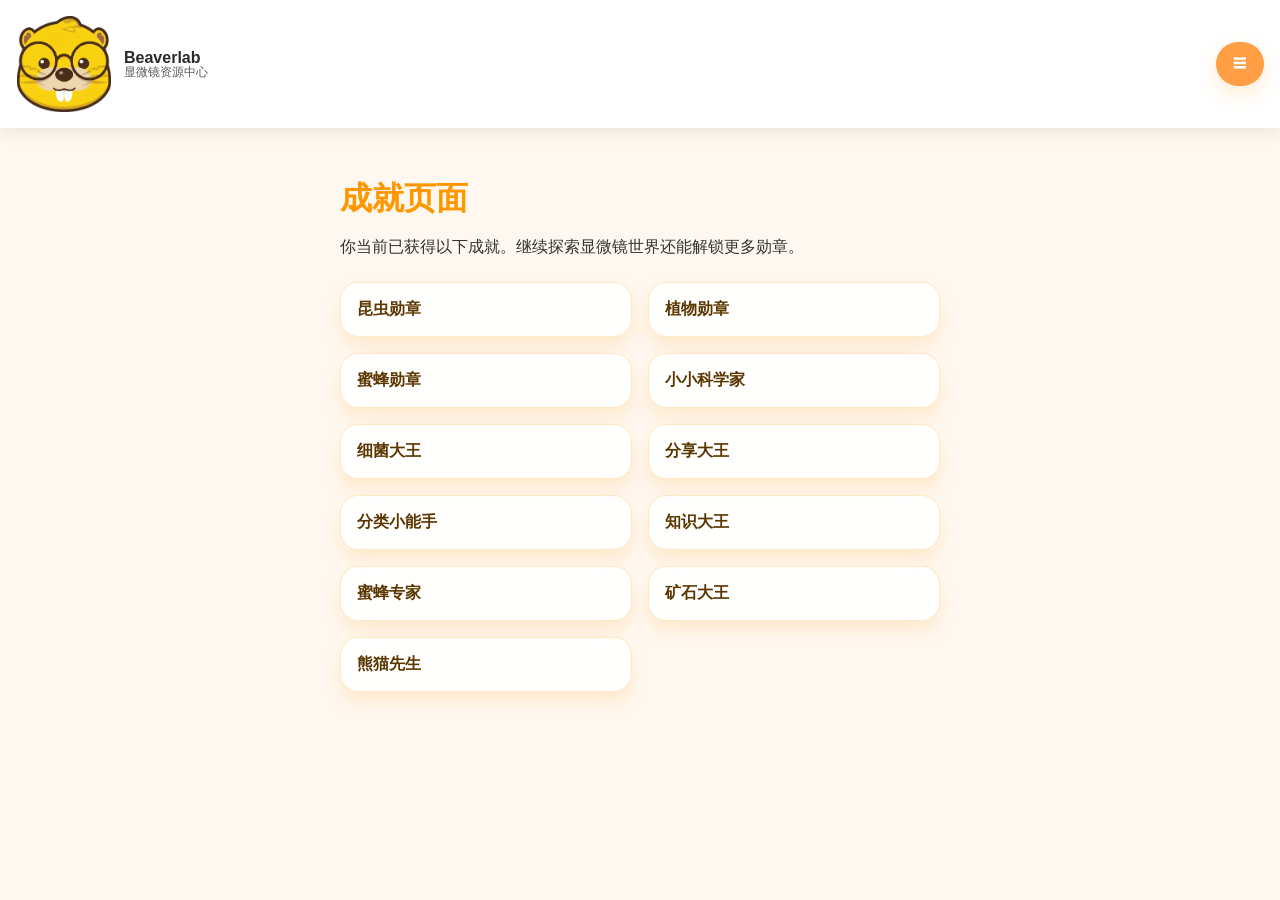
==== src/achievement.html @ 5abcabe6 "first commit" ====
<!DOCTYPE html>
<html lang="zh-cn">
<head>
  <meta charset="UTF-8">
  <meta name="viewport" content="width=device-width, initial-scale=1.0">
  <title>成就页面</title>
  <link rel="stylesheet" href="style.css">
</head>
<body>
  <header class="topbar">
    <div class="logo-wrap">
      <img src="logo-icon.png" alt="Beaverlab" class="logo">
      <div class="logo-text">
        <div class="brand">Beaverlab</div>
        <div class="subtitle">显微镜资源中心</div>
      </div>
    </div>
    <button class="menu-toggle" type="button" aria-label="打开栏目">☰</button>
  </header>

  <div class="page-menu" id="pageMenu">
    <a href="index.html" class="menu-link">连接显微镜</a>
    <a href="video.html" class="menu-link">配套视频</a>
    <a href="book.html" class="menu-link">配套书籍</a>
    <a href="game.html" class="menu-link">配套游戏</a>
    <a href="social.html" class="menu-link">交友社交</a>
    <a href="experience.html" class="menu-link">互动体验</a>
    <a href="achievement.html" class="menu-link active">成就页面</a>
  </div>

  <main class="main-content">
    <h1>成就页面</h1>
    <p>你当前已获得以下成就。继续探索显微镜世界还能解锁更多勋章。</p>
    <div class="achievement-grid">
      <div class="achievement-card">昆虫勋章</div>
      <div class="achievement-card">植物勋章</div>
      <div class="achievement-card">蜜蜂勋章</div>
      <div class="achievement-card">小小科学家</div>
      <div class="achievement-card">细菌大王</div>
      <div class="achievement-card">分享大王</div>
      <div class="achievement-card">分类小能手</div>
      <div class="achievement-card">知识大王</div>
      <div class="achievement-card">蜜蜂专家</div>
      <div class="achievement-card">矿石大王</div>
      <div class="achievement-card">熊猫先生</div>
    </div>
  </main>

  <script>
    const menuButton = document.querySelector('.menu-toggle');
    const pageMenu = document.getElementById('pageMenu');
    menuButton.addEventListener('click', () => pageMenu.classList.toggle('open'));
    document.addEventListener('click', (event) => {
      if (!pageMenu.contains(event.target) && !menuButton.contains(event.target)) {
        pageMenu.classList.remove('open');
      }
    });
  </script>
</body>
</html>
---- src/style.css ----
body {
  margin: 0;
  padding: 0;
  font-family: 'PingFang SC', 'Microsoft YaHei', Arial, sans-serif;
  background: #fff8f0;
  color: #333;
}

.topbar {
  display: flex;
  justify-content: space-between;
  align-items: center;
  gap: 1rem;
  padding: 1rem;
  background: #ffffff;
  box-shadow: 0 4px 16px rgba(0, 0, 0, 0.08);
  position: sticky;
  top: 0;
  z-index: 200;
}

.logo-wrap {
  display: flex;
  align-items: center;
  gap: 0.75rem;
}

.logo {
  width: 96px;
  height: 96px;
  object-fit: contain;
  border-radius: 16px;
  background: transparent;
}

.logo-text {
  display: flex;
  flex-direction: column;
  line-height: 1.1;
}

.brand {
  color: #2a2a2a;
  font-size: 1rem;
  font-weight: 700;
}

.subtitle {
  color: rgba(0, 0, 0, 0.65);
  font-size: 0.76rem;
}

.menu-toggle {
  border: none;
  background: #ff9e45;
  color: #ffffff;
  font-weight: 700;
  padding: 0.8rem 1.1rem;
  border-radius: 999px;
  cursor: pointer;
  box-shadow: 0 8px 22px rgba(255, 152, 0, 0.18);
  transition: transform 0.2s ease, background 0.2s ease;
}

.menu-toggle:hover {
  transform: translateY(-1px);
  background: #ff8a00;
}

.page-menu {
  display: none;
  position: absolute;
  right: 1rem;
  top: 82px;
  width: calc(100% - 2rem);
  max-width: 260px;
  background: #ffffff;
  border: 1px solid rgba(255, 152, 0, 0.2);
  box-shadow: 0 16px 32px rgba(0, 0, 0, 0.14);
  border-radius: 18px;
  padding: 0.75rem;
  gap: 0.5rem;
  flex-direction: column;
  z-index: 210;
}

.page-menu.open {
  display: flex;
}

.menu-link {
  display: inline-flex;
  align-items: center;
  justify-content: center;
  padding: 0.9rem 1rem;
  border-radius: 14px;
  text-decoration: none;
  color: #5b3600;
  background: #fff4e6;
  font-size: 0.95rem;
  font-weight: 700;
  border: 1px solid transparent;
  transition: background 0.2s, border-color 0.2s;
}

.menu-link:hover {
  background: #ffe3bc;
  border-color: #ffb669;
}

.menu-link.active {
  background: #ff9800;
  color: #ffffff;
  border-color: #ff9800;
}

.main-content {
  padding: 1.75rem 1rem 12rem 1rem;
  max-width: 600px;
  margin: 0 auto;
}

h1 {
  color: #ff9800;
  font-size: 2rem;
  margin-bottom: 0.5rem;
}

.microscope-placeholder,
.video-placeholder,
.book-placeholder,
.game-placeholder,
.social-placeholder {
  background: #fff3e0;
  border: 2px dashed #ffb347;
  color: #ff9800;
  border-radius: 14px;
  padding: 2rem;
  text-align: center;
  margin-top: 2rem;
  font-size: 1.1rem;
}

.placeholder-text {
  color: #ff9800;
  font-size: 1rem;
}

.history-title {
  margin-top: 1.5rem;
  color: #ff9800;
  font-size: 1rem;
  font-weight: 700;
  text-align: left;
}

.history-title {
  color: #ff9800;
  font-size: 2rem;
  font-weight: 800;
  margin-top: 2rem;
  margin-bottom: 1rem;
}

.history-card {
  margin-top: 0.75rem;
  background: #fff3e0;
  border: 2px dashed #ffb347;
  border-radius: 18px;
  padding: 1.25rem;
  text-align: center;
}

.history-card .microscope-placeholder {
  margin: 0;
  padding: 1.5rem;
  border: none;
  background: #fff4e6;
}

.history-device {
  margin: 1rem auto 0;
  background: #ffffff;
  border: 1px solid rgba(255, 152, 0, 0.3);
  border-radius: 12px;
  padding: 0.85rem 1rem;
  display: inline-flex;
  align-items: center;
  justify-content: center;
  gap: 1rem;
  width: min(320px, 100%);
  color: #5b3600;
  font-weight: 700;
  min-width: 240px;
}

.book-feature {
  display: grid;
  grid-template-columns: 120px 1fr;
  gap: 1rem;
  background: rgba(255, 255, 255, 0.96);
  border: 1px solid rgba(255, 176, 71, 0.25);
  border-radius: 24px;
  padding: 1rem;
  margin-top: 1.5rem;
  box-shadow: 0 20px 38px rgba(255, 152, 0, 0.12);
}

.book-feature-cover {
  width: 100%;
  height: auto;
  border-radius: 18px;
  object-fit: cover;
  box-shadow: 0 10px 24px rgba(255, 152, 0, 0.18);
}

.book-feature-info {
  display: flex;
  flex-direction: column;
  gap: 0.8rem;
  justify-content: center;
}

.detail-button {
  width: fit-content;
  padding: 0.88rem 1.2rem;
  border: none;
  border-radius: 999px;
  background: linear-gradient(90deg, #ffb347 0%, #ff9800 100%);
  color: #ffffff;
  font-weight: 700;
  cursor: pointer;
  box-shadow: 0 14px 30px rgba(255, 152, 0, 0.22);
  transition: transform 0.2s ease;
}

.detail-button:hover {
  transform: translateY(-1px);
}

.book-detail-panel {
  margin-top: 1.5rem;
  display: grid;
  gap: 1rem;
}

.book-detail-box {
  border-radius: 24px;
  padding: 1.2rem;
  background: rgba(255, 255, 255, 0.98);
  border: 1px solid rgba(255, 176, 71, 0.24);
  box-shadow: 0 18px 36px rgba(255, 152, 0, 0.12);
  color: #5b3600;
  line-height: 1.8;
}

.book-detail-actions {
  display: flex;
  flex-wrap: wrap;
  gap: 0.85rem;
}

.book-detail-actions button {
  flex: 1;
  min-width: 180px;
  width: auto;
}

.book-detail-actions .primary-button {
  margin: 0;
  max-width: none;
}

.secondary-button {
  padding: 1rem 1.2rem;
  border-radius: 999px;
  border: 1px solid rgba(255, 152, 0, 0.35);
  background: #fff;
  color: #c25f00;
  font-weight: 700;
  cursor: pointer;
  transition: transform 0.2s ease, background 0.2s ease;
  box-shadow: 0 10px 24px rgba(255, 152, 0, 0.22);
}

.secondary-button:hover {
  transform: translateY(-1px);
  background: #fff7e6;
}

.disabled-button {
  opacity: 0.7;
  cursor: not-allowed;
  box-shadow: none;
}
  display: inline-flex;
  align-items: center;
  justify-content: center;
  background: rgba(255, 152, 0, 0.15);
  color: #b55f00;
  border-radius: 999px;
  padding: 0.45rem 0.9rem;
  font-size: 0.82rem;
  font-weight: 800;
}

.book-feature-tags {
  display: flex;
  flex-wrap: wrap;
  gap: 0.55rem;
}

.book-feature-title {
  margin: 0;
  font-size: 1.6rem;
  line-height: 1.1;
  color: #d46a00;
}

.book-feature-description {
  margin: 0;
  color: #5b3600;
  line-height: 1.7;
}

.book-grid {
  display: grid;
  grid-template-columns: repeat(2, minmax(0, 1fr));
  gap: 1rem;
  margin-top: 1.5rem;
}

.book-card {
  display: grid;
  grid-template-columns: 98px 1fr;
  gap: 0.85rem;
  padding: 1rem;
  border-radius: 22px;
  background: rgba(255, 255, 255, 0.96);
  border: 1px solid rgba(255, 176, 71, 0.24);
  box-shadow: 0 18px 34px rgba(255, 149, 0, 0.12);
}

.book-cover {
  width: 100%;
  height: 100%;
  min-height: 140px;
  border-radius: 18px;
  object-fit: cover;
}

.book-info {
  display: flex;
  flex-direction: column;
  gap: 0.55rem;
}

.book-title {
  margin: 0;
  font-size: 1.08rem;
  font-weight: 800;
  color: #c25f00;
}

.book-author {
  margin: 0;
  color: #7a4b1b;
  font-size: 0.92rem;
}

.book-description {
  margin: 0;
  color: #5b3600;
  line-height: 1.7;
  font-size: 0.95rem;
}

.book-actions {
  display: flex;
  flex-wrap: wrap;
  gap: 0.6rem;
  margin-top: auto;
  align-items: center;
}

.book-tag {
  display: inline-flex;
  align-items: center;
  justify-content: center;
  color: #b35d00;
  background: rgba(255, 152, 0, 0.16);
  border-radius: 999px;
  padding: 0.45rem 0.8rem;
  font-size: 0.82rem;
  font-weight: 700;
}

.video-grid {
  display: grid;
  gap: 1rem;
  grid-template-columns: repeat(3, minmax(0, 1fr));
  margin-top: 1.5rem;
}

.video-card {
  border-radius: 24px;
  overflow: hidden;
  background: rgba(255, 255, 255, 0.98);
  border: 1px solid rgba(255, 176, 71, 0.24);
  box-shadow: 0 20px 36px rgba(255, 149, 0, 0.12);
}

.video-cover-wrap {
  position: relative;
  overflow: hidden;
}

.video-cover {
  width: 100%;
  height: 220px;
  object-fit: cover;
  display: block;
}

.duration-badge {
  position: absolute;
  bottom: 0.9rem;
  right: 0.9rem;
  background: rgba(0, 0, 0, 0.72);
  color: #ffffff;
  padding: 0.45rem 0.75rem;
  border-radius: 999px;
  font-size: 0.85rem;
  font-weight: 700;
}

.video-card-body {
  padding: 1rem 1.1rem 1.2rem 1.1rem;
}

.video-title {
  margin: 0 0 0.6rem 0;
  font-size: 1.05rem;
  line-height: 1.3;
  color: #3f2d1a;
  font-weight: 800;
}

.video-description {
  margin: 0 0 0.95rem 0;
  color: #5b3600;
  line-height: 1.7;
  font-size: 0.95rem;
}

.video-card-tags {
  display: flex;
  flex-wrap: wrap;
  gap: 0.5rem;
}

.video-tag {
  display: inline-flex;
  align-items: center;
  justify-content: center;
  border-radius: 999px;
  background: rgba(255, 152, 0, 0.14);
  color: #7f4a08;
  padding: 0.45rem 0.8rem;
  font-size: 0.82rem;
  font-weight: 700;
}

@media (max-width: 1000px) {
  .video-grid {
    grid-template-columns: repeat(2, minmax(0, 1fr));
  }
}

@media (max-width: 680px) {
  .video-grid {
    grid-template-columns: 1fr;
  }
}

.read-button {
  border: none;
  border-radius: 999px;
  padding: 0.75rem 1rem;
  background: linear-gradient(90deg, #ffb347 0%, #ff9800 100%);
  color: #fff;
  font-weight: 700;
  cursor: pointer;
  transition: transform 0.2s ease;
}

.read-button:hover {
  transform: translateY(-1px);
}

.book-preview {
  margin-top: 1.5rem;
}

.preview-header {
  margin-bottom: 1rem;
  padding: 1rem;
  border-radius: 22px;
  background: rgba(255, 247, 230, 0.92);
  border: 1px solid rgba(255, 176, 71, 0.24);
}

.preview-header h2 {
  margin: 0 0 0.5rem 0;
  color: #d57200;
  font-size: 1.35rem;
}

.preview-header p {
  margin: 0;
  color: #6a430f;
  line-height: 1.7;
}

.book-preview-grid {
  display: grid;
  grid-template-columns: repeat(2, minmax(0, 1fr));
  gap: 1rem;
}

.book-intro-card {
  border-radius: 22px;
  background: rgba(255, 255, 255, 0.96);
  border: 1px solid rgba(255, 176, 71, 0.24);
  box-shadow: 0 16px 30px rgba(255, 149, 0, 0.12);
  padding: 1.2rem;
}

.book-intro-text {
  color: #5b3600;
  line-height: 1.8;
  font-size: 0.97rem;
}

.book-intro-text p {
  margin: 0;
}

@media (max-width: 760px) {
  .book-feature,
  .book-card,
  .book-grid,
  .book-preview-grid {
    grid-template-columns: 1fr;
  }

  .book-feature {
    padding: 1rem;
  }
}

.friend-card {
  margin-top: 1.5rem;
  background: #fff3e0;
  border: 1px solid rgba(255, 179, 71, 0.6);
  border-radius: 18px;
  padding: 1rem;
}

.friend-toggle {
  display: inline-flex;
  align-items: center;
  justify-content: center;
  width: 100%;
  padding: 0.9rem 1rem;
  border: none;
  border-radius: 999px;
  background: linear-gradient(90deg, #ffb347 0%, #ff9800 100%);
  color: #ffffff;
  font-size: 1rem;
  font-weight: 700;
  cursor: pointer;
  box-shadow: 0 10px 20px rgba(255, 152, 0, 0.18);
}

.friend-list {
  margin-top: 1rem;
  display: grid;
  gap: 0.75rem;
}

.friend-list[hidden] {
  display: none !important;
}

.friend-item {
  width: 100%;
  text-align: left;
  padding: 0.95rem 1rem;
  border-radius: 14px;
  background: #ffffff;
  border: 1px solid rgba(255, 186, 113, 0.65);
  color: #5b3600;
  font-size: 1rem;
  cursor: pointer;
}

.friend-item:hover {
  background: #ffe8c7;
}

.friend-detail {
  margin-top: 1rem;
  padding: 1rem;
  border-radius: 16px;
  background: rgba(255, 255, 255, 0.9);
  color: #5b3600;
  font-size: 0.98rem;
  line-height: 1.6;
  box-shadow: inset 0 0 0 1px rgba(255, 152, 0, 0.18);
}

.friend-detail-title {
  font-size: 1.05rem;
  font-weight: 800;
  color: #ff9800;
  margin-bottom: 0.5rem;
}

.friend-detail-text {
  opacity: 0.92;
  margin-bottom: 1rem;
}

.friend-stats {
  display: grid;
  grid-template-columns: repeat(2, minmax(0, 1fr));
  gap: 0.75rem;
  margin-bottom: 1rem;
}

.stat-item {
  background: #fff4e6;
  border-radius: 14px;
  padding: 0.85rem;
  text-align: center;
  border: 1px solid rgba(255, 179, 71, 0.3);
}

.stat-label {
  color: #b56000;
  font-size: 0.84rem;
  margin-bottom: 0.35rem;
}

.stat-value {
  font-size: 1.3rem;
  font-weight: 800;
  color: #5b3600;
}

.friend-achievements {
  display: flex;
  flex-wrap: wrap;
  gap: 0.6rem;
  margin-bottom: 1rem;
}

.achievement-tag {
  background: rgba(255, 152, 0, 0.14);
  color: #5b3600;
  border-radius: 999px;
  padding: 0.55rem 0.9rem;
  font-size: 0.9rem;
  font-weight: 700;
}

.share-button {
  width: 100%;
  padding: 0.95rem 1rem;
  border: none;
  border-radius: 999px;
  background: linear-gradient(90deg, #ffb347 0%, #ff9800 100%);
  color: #ffffff;
  font-weight: 700;
  font-size: 1rem;
  cursor: pointer;
  box-shadow: 0 10px 24px rgba(255, 152, 0, 0.22);
}

.share-button.shared {
  background: #c4c4c4;
  cursor: default;
}

.friend-item {
  display: flex;
  align-items: center;
  justify-content: space-between;
  width: 100%;
  text-align: left;
  padding: 0.95rem 1rem;
  border-radius: 14px;
  background: #ffffff;
  border: 1px solid rgba(255, 186, 113, 0.65);
  color: #5b3600;
  font-size: 1rem;
  cursor: pointer;
}

.friend-item .friend-name {
  font-weight: 700;
}

.record-button {
  border: none;
  background: #ff9800;
  color: #ffffff;
  border-radius: 999px;
  padding: 0.5rem 0.95rem;
  cursor: pointer;
  font-size: 0.86rem;
  transition: background 0.2s ease, transform 0.2s ease;
}

.record-button:hover {
  background: #ffb347;
  transform: translateY(-1px);
}

.chat-header {
  display: flex;
  align-items: center;
  justify-content: space-between;
  gap: 1rem;
  margin-bottom: 1rem;
}

.chat-back {
  border: none;
  background: rgba(255, 255, 255, 0.9);
  color: #5b3600;
  padding: 0.65rem 0.95rem;
  border-radius: 999px;
  cursor: pointer;
  font-weight: 700;
}

.chat-messages {
  display: flex;
  flex-direction: column;
  gap: 0.85rem;
  margin-bottom: 1rem;
}

.chat-message {
  display: flex;
  gap: 0.75rem;
  align-items: flex-end;
}

.chat-message.user {
  flex-direction: row-reverse;
}

.chat-avatar {
  width: 38px;
  height: 38px;
  min-width: 38px;
  border-radius: 50%;
  background: #ffb347;
  color: #5b3600;
  display: flex;
  align-items: center;
  justify-content: center;
  font-weight: 800;
}

.chat-content {
  max-width: 100%;
  background: rgba(255, 255, 255, 0.95);
  color: #5b3600;
  padding: 0.9rem 1rem;
  border-radius: 18px;
  line-height: 1.6;
  box-shadow: 0 10px 20px rgba(0, 0, 0, 0.06);
}

.chat-message.friend .chat-content {
  background: #fff4e6;
}

.chat-image {
  width: 100%;
  border-radius: 14px;
  margin-bottom: 0.85rem;
  display: block;
}

.chat-input-area {
  display: flex;
  gap: 0.5rem;
}

.chat-input-area input {
  flex: 1;
  border: 1px solid rgba(255, 152, 0, 0.35);
  border-radius: 999px;
  padding: 0.85rem 1rem;
  background: #fff;
  color: #5b3600;
  outline: none;
}

.chat-input-area button {
  border: none;
  background: #ff9800;
  color: #ffffff;
  border-radius: 999px;
  padding: 0 1rem;
  cursor: not-allowed;
}

.device-card {
  display: flex;
  align-items: center;
  justify-content: space-between;
  gap: 1rem;
  padding: 1rem 1.1rem;
  border-radius: 14px;
  background: #ffffff;
  border: 1px solid rgba(255, 152, 0, 0.3);
  color: #5b3600;
  max-width: 100%;
  width: 100%;
  box-shadow: 0 4px 14px rgba(255, 152, 0, 0.12);
  text-align: left;
}

.device-card.loading {
  justify-content: center;
}

.device-name {
  font-size: 1rem;
  font-weight: 700;
}

.connect-label {
  font-size: 0.95rem;
  color: #ff9800;
  font-weight: 700;
}

.loader {
  display: inline-block;
  width: 18px;
  height: 18px;
  margin-right: 0.6rem;
  border: 3px solid rgba(255, 152, 0, 0.3);
  border-top-color: #ff9800;
  border-radius: 50%;
  animation: spin 1s linear infinite;
  vertical-align: middle;
}

@keyframes spin {
  to { transform: rotate(360deg); }
}

.primary-button {
  display: block;
  width: 100%;
  max-width: 360px;
  margin: 1.5rem auto 0 auto;
  padding: 1rem 1.2rem;
  border: none;
  border-radius: 999px;
  background: linear-gradient(90deg, #ff9800 0%, #ffb74d 100%);
  color: #ffffff;
  font-size: 1rem;
  font-weight: 700;
  cursor: pointer;
  box-shadow: 0 10px 24px rgba(255, 152, 0, 0.22);
  transition: transform 0.2s ease, box-shadow 0.2s ease;
}

.primary-button:hover:not(:disabled) {
  transform: translateY(-1px);
  box-shadow: 0 14px 28px rgba(255, 152, 0, 0.28);
}

.primary-button:disabled {
  opacity: 0.7;
  cursor: not-allowed;
}

.connect-button {
  background: #ff9800;
  color: #ffffff;
  border: none;
  border-radius: 8px;
  padding: 0.5rem 1rem;
  font-size: 0.9rem;
  font-weight: 700;
  cursor: pointer;
  transition: background 0.2s ease;
}

.connect-button:hover {
  background: #ff8a00;
}

.connect-button:disabled {
  opacity: 0.7;
  cursor: not-allowed;
}

.microscope-view {
  margin-top: 2rem;
  text-align: center;
}

.microscope-screen {
  width: 100%;
  max-width: 500px;
  height: 300px;
  background: #000;
  border-radius: 12px;
  margin: 0 auto 1rem auto;
  display: flex;
  align-items: center;
  justify-content: center;
  color: #fff;
  font-size: 1.1rem;
  border: 2px solid #ff9800;
  overflow: hidden;
}

.microscope-screen-image {
  width: 100%;
  height: 100%;
  object-fit: cover;
}

.share-image-button {
  display: block;
  width: min(280px, 100%);
  margin: 0 auto 1rem auto;
  padding: 0.95rem 1.2rem;
  border: none;
  border-radius: 999px;
  background: linear-gradient(90deg, #ffb347 0%, #ff9800 100%);
  color: #ffffff;
  font-size: 1rem;
  font-weight: 700;
  cursor: pointer;
  box-shadow: 0 10px 24px rgba(255, 152, 0, 0.22);
  transition: transform 0.2s ease, box-shadow 0.2s ease;
}

.share-image-button:hover {
  transform: translateY(-1px);
}

.controls {
  display: flex;
  justify-content: center;
  gap: 1rem;
  flex-wrap: wrap;
}

.control-button {
  background: #ff9800;
  color: #ffffff;
  border: none;
  border-radius: 8px;
  padding: 0.8rem 1.2rem;
  font-size: 1rem;
  font-weight: 700;
  cursor: pointer;
  box-shadow: 0 4px 12px rgba(255, 152, 0, 0.3);
  transition: transform 0.2s ease, box-shadow 0.2s ease;
}

.control-button:hover {
  transform: translateY(-2px);
  box-shadow: 0 6px 16px rgba(255, 152, 0, 0.4);
}

.experience-page {
  position: relative;
  overflow: hidden;
  min-height: calc(100vh - 4rem);
  background: radial-gradient(circle at top, #fff4e0 0%, #ffe2bb 28%, #ffd191 100%);
}

.experience-viewport {
  position: absolute;
  top: 50%;
  left: 50%;
  width: min(1000px, 95vh);
  height: min(700px, 95vw);
  transform: translate(-50%, -50%) rotate(0deg);
  transform-origin: center center;
  transition: transform 0.9s ease;
  border-radius: 32px;
  background: linear-gradient(180deg, #fffdf5 0%, #ffe8c6 100%);
  box-shadow: 0 30px 80px rgba(0, 0, 0, 0.14);
  overflow: hidden;
  border: 1px solid rgba(255, 178, 68, 0.35);
}

.experience-image {
  width: 100%;
  height: 100%;
  object-fit: cover;
  display: block;
}

body.landscape-mode .experience-viewport {
  transform: translate(-50%, -50%) rotate(-90deg);
}

.landscape-hint {
  position: absolute;
  top: 1rem;
  right: 1rem;
  z-index: 25;
  background: rgba(255, 255, 255, 0.95);
  border: 1px solid rgba(255, 160, 0, 0.3);
  border-radius: 18px;
  padding: 0.75rem 1rem;
  color: #5b3600;
  font-weight: 700;
  box-shadow: 0 14px 34px rgba(255, 151, 0, 0.18);
}

.experience-layout {
  display: grid;
  grid-template-columns: 1.4fr 1.2fr;
  gap: 1rem;
  padding: 1.2rem;
  min-height: calc(100% - 172px);
}

.experience-section {
  position: relative;
  border-radius: 28px;
  background: rgba(255, 255, 255, 0.96);
  border: 1px solid rgba(255, 172, 44, 0.22);
  padding: 1.2rem;
  box-shadow: inset 0 0 0 1px rgba(255, 190, 110, 0.14);
  overflow: hidden;
}

.experience-title {
  font-size: 1.55rem;
  margin-bottom: 0.75rem;
  color: #d06a00;
  font-weight: 800;
}

.experience-subtitle {
  color: #7c490d;
  line-height: 1.65;
  margin-bottom: 1.2rem;
}

.promo-card {
  border-radius: 24px;
  padding: 1rem;
  background: #fffaf1;
  border: 1px solid rgba(255, 176, 76, 0.28);
  box-shadow: 0 18px 32px rgba(255, 160, 0, 0.12);
}

.promo-card strong {
  display: block;
  margin-bottom: 0.45rem;
  color: #c25f00;
  font-size: 1rem;
}

.promo-card p {
  margin: 0;
  color: #6a420f;
  line-height: 1.7;
}

.task-card {
  border-radius: 28px;
  padding: 1rem;
  background: rgba(255, 255, 255, 0.98);
  border: 1px solid rgba(255, 186, 90, 0.28);
  box-shadow: 0 18px 40px rgba(255, 150, 0, 0.14);
}

.task-card h2 {
  margin: 0 0 0.9rem 0;
  color: #e16a00;
  font-size: 1.2rem;
}

.task-card p,
.task-card li {
  color: #5b3a16;
  line-height: 1.7;
}

.task-card ul {
  margin: 0.8rem 0 0 1rem;
  padding: 0;
}

.task-card ul li {
  margin-bottom: 0.65rem;
}

.microscope-display {
  display: flex;
  flex-direction: column;
  gap: 1rem;
  align-items: center;
  justify-content: center;
  padding: 0.8rem 0;
}

.microscope-screen-large {
  width: 100%;
  min-height: 260px;
  border-radius: 26px;
  background: radial-gradient(circle at 30% 20%, #ffffff 0%, #f2e5ca 35%, #fde8bb 100%);
  border: 1px solid rgba(255, 184, 96, 0.35);
  box-shadow: inset 0 0 0 1px rgba(255, 255, 255, 0.8);
  position: relative;
  display: flex;
  align-items: center;
  justify-content: center;
  overflow: hidden;
}

.microscope-screen-large::before {
  content: '';
  position: absolute;
  inset: 0;
  background: radial-gradient(circle at top left, rgba(255, 255, 255, 0.55), transparent 30%);
}

.microscope-screen-content {
  position: relative;
  width: 84%;
  height: 72%;
  background: #f8f0d8;
  border-radius: 22px;
  border: 1px solid rgba(255, 196, 115, 0.4);
  display: grid;
  place-items: center;
  color: #8a5b1b;
  font-weight: 700;
  text-align: center;
  padding: 1rem;
}

.microscope-note {
  width: 100%;
  max-width: 320px;
  background: #ffffff;
  border-radius: 18px;
  padding: 0.85rem 1rem;
  border: 1px solid rgba(255, 170, 50, 0.28);
  color: #6a430f;
  line-height: 1.6;
  box-shadow: 0 12px 24px rgba(255, 147, 0, 0.12);
}

.experience-actions {
  display: grid;
  grid-template-columns: repeat(4, minmax(0, 1fr));
  gap: 0.9rem;
  padding: 1rem 1.2rem 1.3rem 1.2rem;
}

.action-pill {
  display: flex;
  align-items: center;
  justify-content: center;
  padding: 0.9rem 1rem;
  border-radius: 999px;
  background: linear-gradient(90deg, #ffb67a 0%, #ff9f33 100%);
  color: #ffffff;
  font-weight: 700;
  text-align: center;
  box-shadow: 0 12px 28px rgba(255, 145, 0, 0.24);
  transition: transform 0.2s ease;
}

.action-pill:hover {
  transform: translateY(-2px);
}

.task-tag {
  display: inline-block;
  margin-bottom: 0.75rem;
  color: #b65e00;
  background: rgba(255, 180, 60, 0.16);
  border-radius: 999px;
  padding: 0.45rem 0.85rem;
  font-weight: 700;
}

.task-toast {
  position: absolute;
  bottom: 1rem;
  right: 1rem;
  width: min(320px, calc(100% - 2rem));
  padding: 1rem 1.1rem;
  border-radius: 22px;
  background: #fff;
  border: 1px solid rgba(255, 173, 55, 0.35);
  box-shadow: 0 18px 40px rgba(0, 0, 0, 0.12);
  color: #5e3b16;
}

.task-toast strong {
  display: block;
  margin-bottom: 0.55rem;
  color: #d16b00;
}

@media (max-width: 920px) {
  .experience-layout {
    grid-template-columns: 1fr;
  }

  .experience-actions {
    grid-template-columns: repeat(2, minmax(0, 1fr));
  }
}

@media (max-width: 680px) {
  .experience-viewport {
    width: 92vh;
    height: 92vw;
  }

  .experience-title {
    font-size: 1.3rem;
  }

  .experience-actions {
    grid-template-columns: 1fr;
  }
}

.ai-assistant {
  position: fixed;
  right: 1rem;
  bottom: 1rem;
  display: flex;
  align-items: center;
  padding: 0.75rem 1rem;
  gap: 0.75rem;
  background: linear-gradient(135deg, #ffb347 0%, #ff9800 100%);
  border-radius: 999px;
  box-shadow: 0 16px 32px rgba(255, 152, 0, 0.18);
  color: #ffffff;
  z-index: 300;
  min-width: 180px;
}

.ai-assistant[hidden] {
  display: none !important;
}

.assistant-badge {
  min-width: 38px;
  min-height: 38px;
  border-radius: 50%;
  background: rgba(255, 255, 255, 0.2);
  display: flex;
  align-items: center;
  justify-content: center;
  font-weight: 800;
}

.assistant-content {
  display: flex;
  flex-direction: column;
  gap: 0.15rem;
}

.assistant-title {
  font-size: 0.95rem;
  font-weight: 800;
}

.assistant-message {
  font-size: 0.78rem;
  opacity: 0.92;
}

.ai-panel {
  position: fixed;
  right: 1rem;
  bottom: 8.5rem;
  width: 280px;
  max-width: calc(100% - 1.5rem);
  background: linear-gradient(180deg, rgba(255, 176, 71, 0.98), rgba(255, 152, 0, 0.96));
  border-radius: 22px;
  box-shadow: 0 24px 50px rgba(255, 149, 0, 0.28);
  color: #ffffff;
  padding: 1rem;
  z-index: 310;
}

.ai-panel[hidden] {
  display: none !important;
}

.ai-panel-header {
  display: flex;
  justify-content: space-between;
  align-items: flex-start;
  gap: 0.75rem;
}

.assistant-title-large {
  font-size: 1rem;
  font-weight: 800;
  line-height: 1.2;
}

.assistant-desc {
  margin-top: 0.45rem;
  font-size: 0.82rem;
  opacity: 0.92;
  line-height: 1.4;
}

.panel-close {
  border: none;
  background: rgba(255,255,255,0.24);
  color: #ffffff;
  width: 30px;
  height: 30px;
  border-radius: 50%;
  font-size: 1.2rem;
  line-height: 1;
  cursor: pointer;
}

.ai-panel-list {
  display: grid;
  gap: 0.6rem;
  margin-top: 1rem;
}

.achievement-grid {
  display: grid;
  grid-template-columns: repeat(2, minmax(0, 1fr));
  gap: 1rem;
  margin-top: 1.5rem;
}

.achievement-card {
  padding: 1rem 1rem;
  border-radius: 18px;
  background: rgba(255, 255, 255, 0.9);
  color: #5b3600;
  font-weight: 700;
  border: 1px solid rgba(255, 152, 0, 0.22);
  box-shadow: 0 10px 18px rgba(255, 152, 0, 0.14);
}

.panel-item {
  width: 100%;
  text-align: left;
  padding: 0.75rem 0.85rem;
  border-radius: 999px;
  border: 1px solid rgba(255, 255, 255, 0.3);
  background: rgba(255, 255, 255, 0.14);
  color: #ffffff;
  font-size: 0.88rem;
  cursor: pointer;
}

.panel-item:hover {
  background: rgba(255, 255, 255, 0.22);
}

.ai-panel-input {
  display: flex;
  gap: 0.4rem;
  margin-top: 1rem;
}

.ai-panel-input input {
  flex: 1;
  border: 1px solid rgba(255,255,255,0.35);
  border-radius: 999px;
  padding: 0.75rem 1rem;
  background: rgba(255,255,255,0.18);
  color: #fff;
  outline: none;
}

.ai-panel-input input::placeholder {
  color: rgba(255,255,255,0.78);
}

.voice-button {
  width: 42px;
  height: 42px;
  border: none;
  background: rgba(255,255,255,0.28);
  color: #ffffff;
  border-radius: 50%;
  cursor: pointer;
  display: inline-flex;
  align-items: center;
  justify-content: center;
  padding: 0;
}

.voice-button:hover:not(:disabled) {
  background: rgba(255,255,255,0.32);
}

.voice-button:disabled {
  opacity: 0.7;
  cursor: not-allowed;
}

.send-button {
  border: none;
  background: rgba(255,255,255,0.3);
  color: #ffffff;
  padding: 0 1rem;
  border-radius: 999px;
  cursor: pointer;
  font-weight: 700;
}

.send-button:hover {
  background: rgba(255,255,255,0.4);
}

.ai-response {
  margin-top: 1rem;
  padding: 1rem 1rem 0.9rem 1rem;
  border-radius: 18px;
  background: rgba(255, 255, 255, 0.9);
  border: 1px solid rgba(255, 255, 255, 0.5);
  color: #333333;
  line-height: 1.8;
  min-height: 64px;
  box-shadow: 0 4px 12px rgba(0, 0, 0, 0.1);
}

.ai-response p {
  margin: 0 0 0.85rem 0;
}

.ai-response p:last-child {
  margin-bottom: 0;
}

.ai-response-loading {
  display: inline-flex;
  align-items: center;
  gap: 0.5rem;
  margin-bottom: 0.75rem;
}

.ai-response-loading span {
  width: 8px;
  height: 8px;
  background: #ff9800;
  border-radius: 50%;
  opacity: 0.4;
  animation: aiBlink 1s infinite ease-in-out;
}

.ai-response-loading span:nth-child(2) {
  animation-delay: 0.2s;
}

.ai-response-loading span:nth-child(3) {
  animation-delay: 0.4s;
}

@keyframes aiBlink {
  0%, 100% { opacity: 0.4; transform: translateY(0); }
  50% { opacity: 1; transform: translateY(-3px); }
}

/* 好友分享弹窗样式 */
.share-modal {
  position: fixed;
  top: 0;
  left: 0;
  width: 100%;
  height: 100%;
  background: rgba(0, 0, 0, 0.5);
  display: none;
  align-items: center;
  justify-content: center;
  z-index: 1000;
}

.share-modal:not([hidden]) {
  display: flex;
}

.share-modal[hidden] {
  display: none !important;
}

.modal-content {
  background: #ffffff;
  border-radius: 16px;
  padding: 1.5rem;
  max-width: 400px;
  width: 90%;
  box-shadow: 0 8px 32px rgba(0, 0, 0, 0.2);
}

.modal-header {
  display: flex;
  justify-content: space-between;
  align-items: center;
  margin-bottom: 1.5rem;
}

.modal-header h3 {
  margin: 0;
  color: #333333;
  font-size: 1.25rem;
}

.modal-close {
  background: none;
  border: none;
  font-size: 1.5rem;
  color: #999999;
  cursor: pointer;
  padding: 0;
  width: 32px;
  height: 32px;
  display: flex;
  align-items: center;
  justify-content: center;
  border-radius: 50%;
  transition: background 0.2s ease;
}

.modal-close:hover {
  background: #f0f0f0;
}

.friend-list {
  display: flex;
  flex-direction: column;
  gap: 1rem;
}

.friend-item {
  display: flex;
  justify-content: space-between;
  align-items: center;
  padding: 1rem;
  background: #f8f9fa;
  border-radius: 12px;
}

.friend-name {
  font-weight: 600;
  color: #333333;
}

.share-to-friend-button {
  background: linear-gradient(90deg, #ffb347 0%, #ff9800 100%);
  color: #ffffff;
  border: none;
  border-radius: 8px;
  padding: 0.5rem 1rem;
  font-size: 0.9rem;
  font-weight: 600;
  cursor: pointer;
  transition: transform 0.2s ease;
}

.share-to-friend-button:hover {
  transform: translateY(-1px);
}

.share-knowledge-button {
  display: block;
  width: min(280px, 100%);
  margin: 1rem auto 0 auto;
  padding: 0.8rem 1.2rem;
  border: none;
  border-radius: 999px;
  background: linear-gradient(90deg, #ffb347 0%, #ff9800 100%);
  color: #ffffff;
  font-size: 1rem;
  font-weight: 700;
  cursor: pointer;
  box-shadow: 0 4px 12px rgba(255, 152, 0, 0.3);
  transition: transform 0.2s ease, box-shadow 0.2s ease;
}

.share-knowledge-button:hover {
  transform: translateY(-2px);
  box-shadow: 0 6px 16px rgba(255, 152, 0, 0.4);
}

@media (max-width: 600px) {
  .achievement-grid {
    grid-template-columns: 1fr;
    gap: 0.9rem;
  }
  .ai-assistant {
    right: 0.75rem;
    bottom: 0.75rem;
    min-width: 160px;
    padding: 0.65rem 0.9rem;
  }
  .assistant-badge {
    min-width: 34px;
    min-height: 34px;
  }
  .assistant-title {
    font-size: 0.9rem;
  }
  .assistant-message {
    font-size: 0.72rem;
  }
  .main-content {
    padding: 1rem 0.75rem 14rem 0.75rem;
  }
  .ai-panel {
    bottom: 10.5rem;
  }
  .history-card {
    padding: 1rem;
  }
  .history-card h3 {
    font-size: 1.1rem;
  }
  .topbar {
    padding: 0.9rem;
  }
  .logo {
    width: 40px;
    height: 40px;
    padding: 0.4rem;
  }
  .brand {
    font-size: 0.95rem;
  }
  .subtitle {
    font-size: 0.72rem;
  }
  .menu-toggle {
    padding: 0.75rem 0.95rem;
  }
  h1 {
    font-size: 1.5rem;
  }
  .page-menu {
    top: 72px;
    right: 0.75rem;
    width: calc(100% - 1.5rem);
  }
  .microscope-screen {
    height: 250px;
  }
  .controls {
    gap: 0.5rem;
  }
  .control-button {
    padding: 0.6rem 1rem;
    font-size: 0.9rem;
  }
}
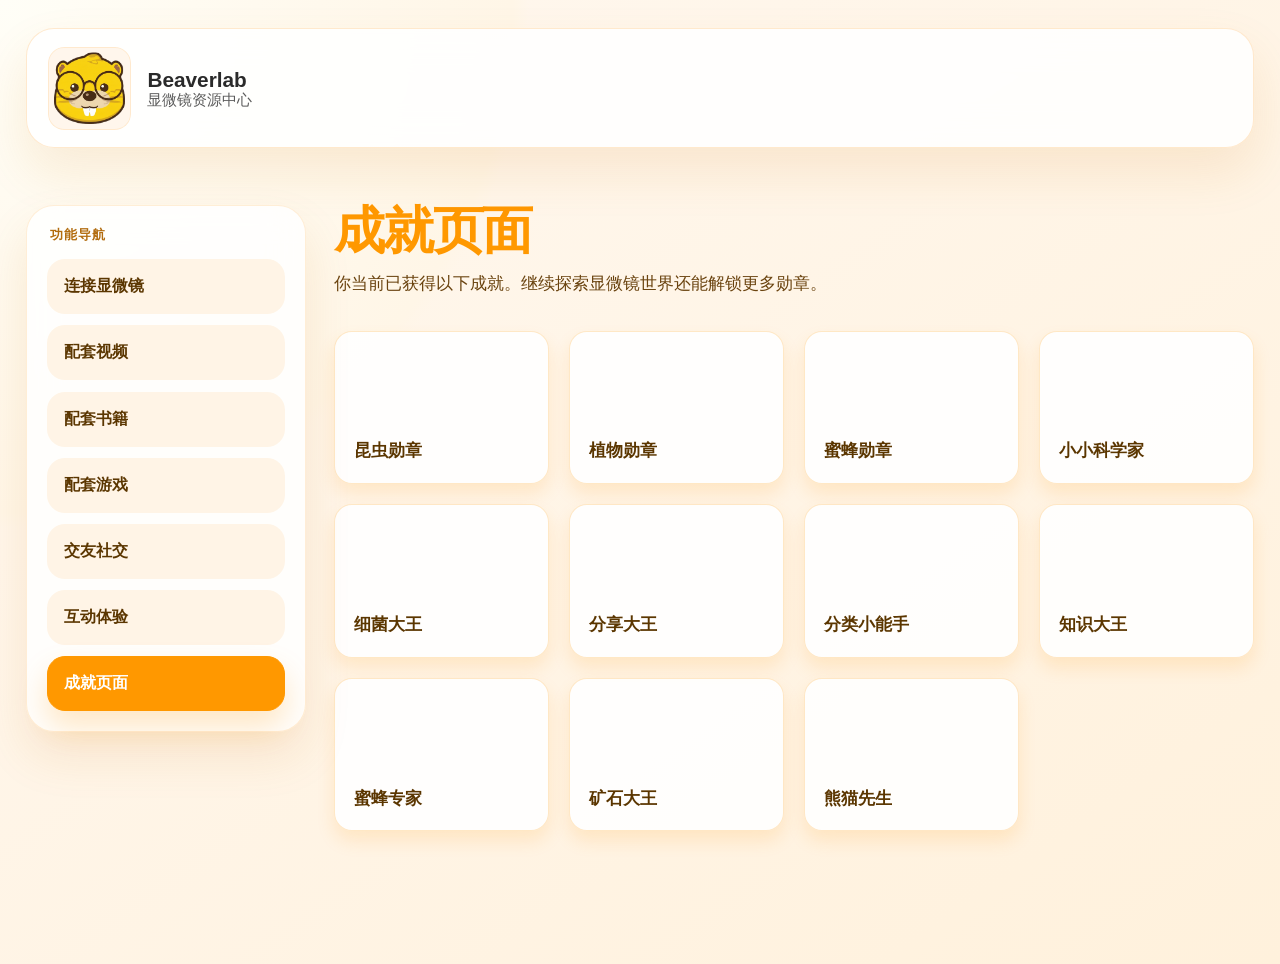
==== commit 13195fbb: "5" ====
--- a/src/achievement.html
+++ b/src/achievement.html
@@ -28,7 +28,7 @@
     <a href="achievement.html" class="menu-link active">成就页面</a>
   </div>
 
-  <main class="main-content">
+  <main class="main-content page-achievement">
     <h1>成就页面</h1>
     <p>你当前已获得以下成就。继续探索显微镜世界还能解锁更多勋章。</p>
     <div class="achievement-grid">
@@ -57,4 +57,4 @@
     });
   </script>
 </body>
-</html>+</html>
--- a/src/style.css
+++ b/src/style.css
@@ -1,8 +1,11 @@
 body {
   margin: 0;
   padding: 0;
+  min-height: 100vh;
   font-family: 'PingFang SC', 'Microsoft YaHei', Arial, sans-serif;
-  background: #fff8f0;
+  background:
+    radial-gradient(circle at top left, #fffef7 0%, #fff6e7 32%, rgba(255, 255, 255, 0) 33%),
+    linear-gradient(145deg, #fff8f0 0%, #fff1dc 100%);
   color: #333;
 }
 
@@ -293,9 +296,12 @@
   cursor: not-allowed;
   box-shadow: none;
 }
+
+.book-feature-badge {
   display: inline-flex;
   align-items: center;
   justify-content: center;
+  width: fit-content;
   background: rgba(255, 152, 0, 0.15);
   color: #b55f00;
   border-radius: 999px;
@@ -921,6 +927,13 @@
   text-align: center;
 }
 
+.microscope-actions {
+  margin-top: 1rem;
+  display: flex;
+  flex-direction: column;
+  gap: 1rem;
+}
+
 .microscope-screen {
   width: 100%;
   max-width: 500px;
@@ -990,21 +1003,19 @@
 
 .experience-page {
   position: relative;
-  overflow: hidden;
+  display: flex;
+  flex-direction: column;
+  align-items: center;
   min-height: calc(100vh - 4rem);
+  padding: 1rem 0 2rem;
   background: radial-gradient(circle at top, #fff4e0 0%, #ffe2bb 28%, #ffd191 100%);
 }
 
 .experience-viewport {
-  position: absolute;
-  top: 50%;
-  left: 50%;
-  width: min(1000px, 95vh);
-  height: min(700px, 95vw);
-  transform: translate(-50%, -50%) rotate(0deg);
-  transform-origin: center center;
-  transition: transform 0.9s ease;
-  border-radius: 32px;
+  position: relative;
+  width: min(420px, calc(100vw - 1.5rem));
+  margin: 0 auto;
+  border-radius: 28px;
   background: linear-gradient(180deg, #fffdf5 0%, #ffe8c6 100%);
   box-shadow: 0 30px 80px rgba(0, 0, 0, 0.14);
   overflow: hidden;
@@ -1013,20 +1024,13 @@
 
 .experience-image {
   width: 100%;
-  height: 100%;
-  object-fit: cover;
+  height: auto;
   display: block;
 }
 
-body.landscape-mode .experience-viewport {
-  transform: translate(-50%, -50%) rotate(-90deg);
-}
-
 .landscape-hint {
-  position: absolute;
-  top: 1rem;
-  right: 1rem;
-  z-index: 25;
+  position: static;
+  margin: 0 auto 1rem auto;
   background: rgba(255, 255, 255, 0.95);
   border: 1px solid rgba(255, 160, 0, 0.3);
   border-radius: 18px;
@@ -1240,8 +1244,7 @@
 
 @media (max-width: 680px) {
   .experience-viewport {
-    width: 92vh;
-    height: 92vw;
+    width: calc(100vw - 1.5rem);
   }
 
   .experience-title {
@@ -1466,6 +1469,14 @@
   margin-bottom: 0;
 }
 
+.ai-response-image {
+  display: block;
+  width: 100%;
+  border-radius: 16px;
+  margin-bottom: 0.9rem;
+  box-shadow: 0 10px 24px rgba(255, 152, 0, 0.18);
+}
+
 .ai-response-loading {
   display: inline-flex;
   align-items: center;
@@ -1685,3 +1696,405 @@
     font-size: 0.9rem;
   }
 }
+
+@media (min-width: 1100px) {
+  body {
+    display: grid;
+    grid-template-columns: 280px minmax(0, 1fr);
+    grid-template-areas:
+      "header header"
+      "nav main";
+    gap: 24px 28px;
+    align-items: start;
+    padding: 28px clamp(20px, 2vw, 40px) 36px;
+  }
+
+  .topbar {
+    grid-area: header;
+    padding: 1.1rem 1.35rem;
+    border-radius: 28px;
+    border: 1px solid rgba(255, 183, 92, 0.3);
+    background: rgba(255, 255, 255, 0.88);
+    box-shadow: 0 24px 50px rgba(208, 125, 18, 0.12);
+    backdrop-filter: blur(18px);
+  }
+
+  .logo-wrap {
+    gap: 1rem;
+  }
+
+  .logo {
+    width: 72px;
+    height: 72px;
+    padding: 0.35rem;
+    background: rgba(255, 246, 234, 0.9);
+    box-shadow: inset 0 0 0 1px rgba(255, 175, 72, 0.18);
+  }
+
+  .brand {
+    font-size: 1.3rem;
+  }
+
+  .subtitle {
+    font-size: 0.92rem;
+  }
+
+  .menu-toggle {
+    display: none;
+  }
+
+  .page-menu {
+    grid-area: nav;
+    display: flex;
+    position: sticky;
+    top: 132px;
+    right: auto;
+    width: auto;
+    max-width: none;
+    padding: 1.25rem;
+    border-radius: 28px;
+    gap: 0.7rem;
+    background: rgba(255, 255, 255, 0.86);
+    box-shadow: 0 24px 48px rgba(199, 119, 16, 0.12);
+    border: 1px solid rgba(255, 183, 92, 0.24);
+    backdrop-filter: blur(16px);
+  }
+
+  .page-menu::before {
+    content: '功能导航';
+    display: block;
+    padding: 0 0.2rem 0.25rem;
+    color: #b26c0f;
+    font-size: 0.82rem;
+    font-weight: 800;
+    letter-spacing: 0.08em;
+  }
+
+  .menu-link {
+    justify-content: flex-start;
+    padding: 1rem 1.05rem;
+    border-radius: 18px;
+    font-size: 0.98rem;
+  }
+
+  .menu-link.active {
+    box-shadow: 0 16px 30px rgba(255, 152, 0, 0.22);
+  }
+
+  .main-content {
+    grid-area: main;
+    max-width: min(1320px, 100%);
+    width: 100%;
+    margin: 0;
+    padding: 0 0 4rem;
+  }
+
+  .main-content > h1 {
+    margin: 0 0 0.75rem 0;
+    font-size: clamp(2.6rem, 4vw, 3.5rem);
+    line-height: 1.02;
+    letter-spacing: -0.03em;
+  }
+
+  .main-content > p:first-of-type {
+    margin: 0 0 2rem 0;
+    max-width: 840px;
+    color: #6a430f;
+    font-size: 1.05rem;
+    line-height: 1.75;
+  }
+
+  .page-home:not(.connected-state) {
+    display: grid;
+    grid-template-columns: minmax(0, 1.08fr) minmax(320px, 0.74fr);
+    grid-template-areas:
+      "title title"
+      "intro intro"
+      "device history"
+      "button history";
+    gap: 1.2rem 1.5rem;
+    align-items: start;
+  }
+
+  .page-home:not(.connected-state) > h1 {
+    grid-area: title;
+  }
+
+  .page-home:not(.connected-state) > p {
+    grid-area: intro;
+  }
+
+  .page-home:not(.connected-state) #microscopeStatus {
+    grid-area: device;
+    margin-top: 0;
+    min-height: 320px;
+    display: flex;
+    align-items: center;
+    justify-content: center;
+    padding: 2.4rem;
+    background: linear-gradient(135deg, rgba(255, 255, 255, 0.98), rgba(255, 243, 226, 0.98));
+    border: 1px solid rgba(255, 179, 71, 0.22);
+    box-shadow: 0 22px 40px rgba(255, 149, 0, 0.12);
+  }
+
+  .page-home:not(.connected-state) .placeholder-text {
+    max-width: 26rem;
+    font-size: 1.12rem;
+    line-height: 1.8;
+  }
+
+  .page-home:not(.connected-state) #searchButton {
+    grid-area: button;
+    width: fit-content;
+    min-width: 260px;
+    max-width: none;
+    justify-self: center;
+    margin: 0;
+    padding-inline: 2rem;
+  }
+
+  .page-home:not(.connected-state) .history-title {
+    grid-area: history;
+    align-self: start;
+    margin: 0;
+    font-size: 1.3rem;
+  }
+
+  .page-home:not(.connected-state) .history-card {
+    grid-area: history;
+    align-self: start;
+    width: 100%;
+    margin-top: 3.85rem;
+    min-height: 320px;
+    display: flex;
+    align-items: center;
+    justify-content: center;
+    border-style: solid;
+    border-width: 1px;
+    box-shadow: 0 22px 40px rgba(255, 149, 0, 0.1);
+  }
+
+  .page-home:not(.connected-state) .history-device {
+    width: 100%;
+    max-width: none;
+    min-width: 0;
+    margin: 0;
+    padding: 1rem 1.25rem;
+  }
+
+  .page-home.connected-state .microscope-view {
+    display: grid;
+    grid-template-columns: minmax(0, 1.42fr) 390px;
+    grid-template-areas:
+      "screen response"
+      "actions response";
+    gap: 1.25rem 1.5rem;
+    align-items: start;
+    margin-top: 1.5rem;
+  }
+
+  .page-home.connected-state .microscope-screen {
+    grid-area: screen;
+    max-width: none;
+    height: min(620px, 60vh);
+    margin: 0;
+    border-radius: 28px;
+    box-shadow: 0 24px 48px rgba(0, 0, 0, 0.18);
+  }
+
+  .page-home.connected-state .microscope-actions {
+    grid-area: actions;
+    margin-top: 0;
+    display: grid;
+    gap: 0.9rem;
+  }
+
+  .page-home.connected-state .share-image-button {
+    width: 100%;
+    margin: 0;
+  }
+
+  .page-home.connected-state .controls {
+    display: grid;
+    grid-template-columns: repeat(3, minmax(0, 1fr));
+    gap: 0.75rem;
+    align-items: stretch;
+  }
+
+  .page-home.connected-state .control-button {
+    width: 100%;
+    border-radius: 16px;
+    padding: 1rem 1.2rem;
+  }
+
+  .page-home.connected-state .ai-response {
+    grid-area: response;
+    align-self: stretch;
+    margin: 0;
+    height: min(620px, 60vh);
+    padding: 1.2rem;
+    overflow: auto;
+  }
+
+  .page-home.connected-state .ai-response-image {
+    max-height: 220px;
+    object-fit: cover;
+  }
+
+  .page-video .video-grid {
+    grid-template-columns: repeat(auto-fit, minmax(280px, 1fr));
+    gap: 1.35rem;
+  }
+
+  .page-video .video-card {
+    display: flex;
+    flex-direction: column;
+  }
+
+  .page-video .video-cover {
+    height: 240px;
+  }
+
+  .page-video .video-card-body {
+    display: flex;
+    flex-direction: column;
+    min-height: 220px;
+  }
+
+  .page-video .video-card-tags {
+    margin-top: auto;
+  }
+
+  .page-book .book-feature {
+    grid-template-columns: minmax(250px, 320px) minmax(0, 1fr);
+    gap: 1.5rem;
+    padding: 1.5rem;
+  }
+
+  .page-book .book-feature-cover {
+    height: 100%;
+    min-height: 380px;
+  }
+
+  .page-book .book-detail-panel {
+    grid-template-columns: minmax(0, 1.7fr) minmax(260px, 0.8fr);
+    gap: 1.25rem;
+    align-items: start;
+  }
+
+  .page-book .book-detail-actions {
+    position: sticky;
+    top: 0;
+    display: grid;
+    gap: 1rem;
+    align-content: start;
+  }
+
+  .page-book .book-detail-actions button {
+    min-width: 0;
+  }
+
+  .page-game .game-placeholder {
+    min-height: 430px;
+    display: grid;
+    place-items: center;
+    margin-top: 2rem;
+    border-style: solid;
+    border-width: 1px;
+    background:
+      radial-gradient(circle at top right, rgba(255, 223, 170, 0.55), transparent 26%),
+      linear-gradient(145deg, rgba(255, 255, 255, 0.98), rgba(255, 239, 211, 0.96));
+    box-shadow: 0 28px 60px rgba(255, 151, 0, 0.12);
+    font-size: 1.35rem;
+    font-weight: 800;
+    letter-spacing: 0.04em;
+  }
+
+  .page-social .friend-card {
+    display: grid;
+    grid-template-columns: 320px minmax(0, 1fr);
+    gap: 1.4rem;
+    align-items: start;
+    padding: 1.4rem;
+    box-shadow: 0 24px 48px rgba(255, 147, 0, 0.12);
+  }
+
+  .page-social .friend-toggle {
+    grid-column: 1;
+  }
+
+  .page-social #friendList {
+    grid-column: 1;
+    margin-top: 0;
+  }
+
+  .page-social #friendDetail {
+    grid-column: 2;
+    grid-row: 1 / span 2;
+    margin-top: 0;
+    min-height: 420px;
+    padding: 1.25rem;
+  }
+
+  .page-social .chat-content {
+    max-width: min(720px, 100%);
+  }
+
+  .page-social .chat-image {
+    width: min(460px, 100%);
+  }
+
+  .page-social .share-button {
+    max-width: 360px;
+  }
+
+  .page-experience {
+    min-height: auto;
+    padding: 0 0 3rem;
+  }
+
+  .page-experience .landscape-hint {
+    margin: 0 0 1.25rem 0;
+    align-self: flex-start;
+  }
+
+  .page-experience .experience-viewport {
+    width: min(1100px, 100%);
+    border-radius: 32px;
+  }
+
+  .page-experience .experience-image {
+    max-height: calc(100vh - 220px);
+    object-fit: contain;
+    background: #fffaf1;
+  }
+
+  .page-achievement .achievement-grid {
+    grid-template-columns: repeat(4, minmax(0, 1fr));
+    gap: 1.25rem;
+  }
+
+  .page-achievement .achievement-card {
+    min-height: 110px;
+    padding: 1.3rem 1.2rem;
+    display: flex;
+    align-items: flex-end;
+    font-size: 1.04rem;
+  }
+
+  .modal-content {
+    max-width: 520px;
+  }
+
+  .ai-assistant {
+    right: 2rem;
+    bottom: 2rem;
+    min-width: 220px;
+  }
+
+  .ai-panel {
+    right: 2rem;
+    bottom: 9.5rem;
+    width: 360px;
+  }
+}
